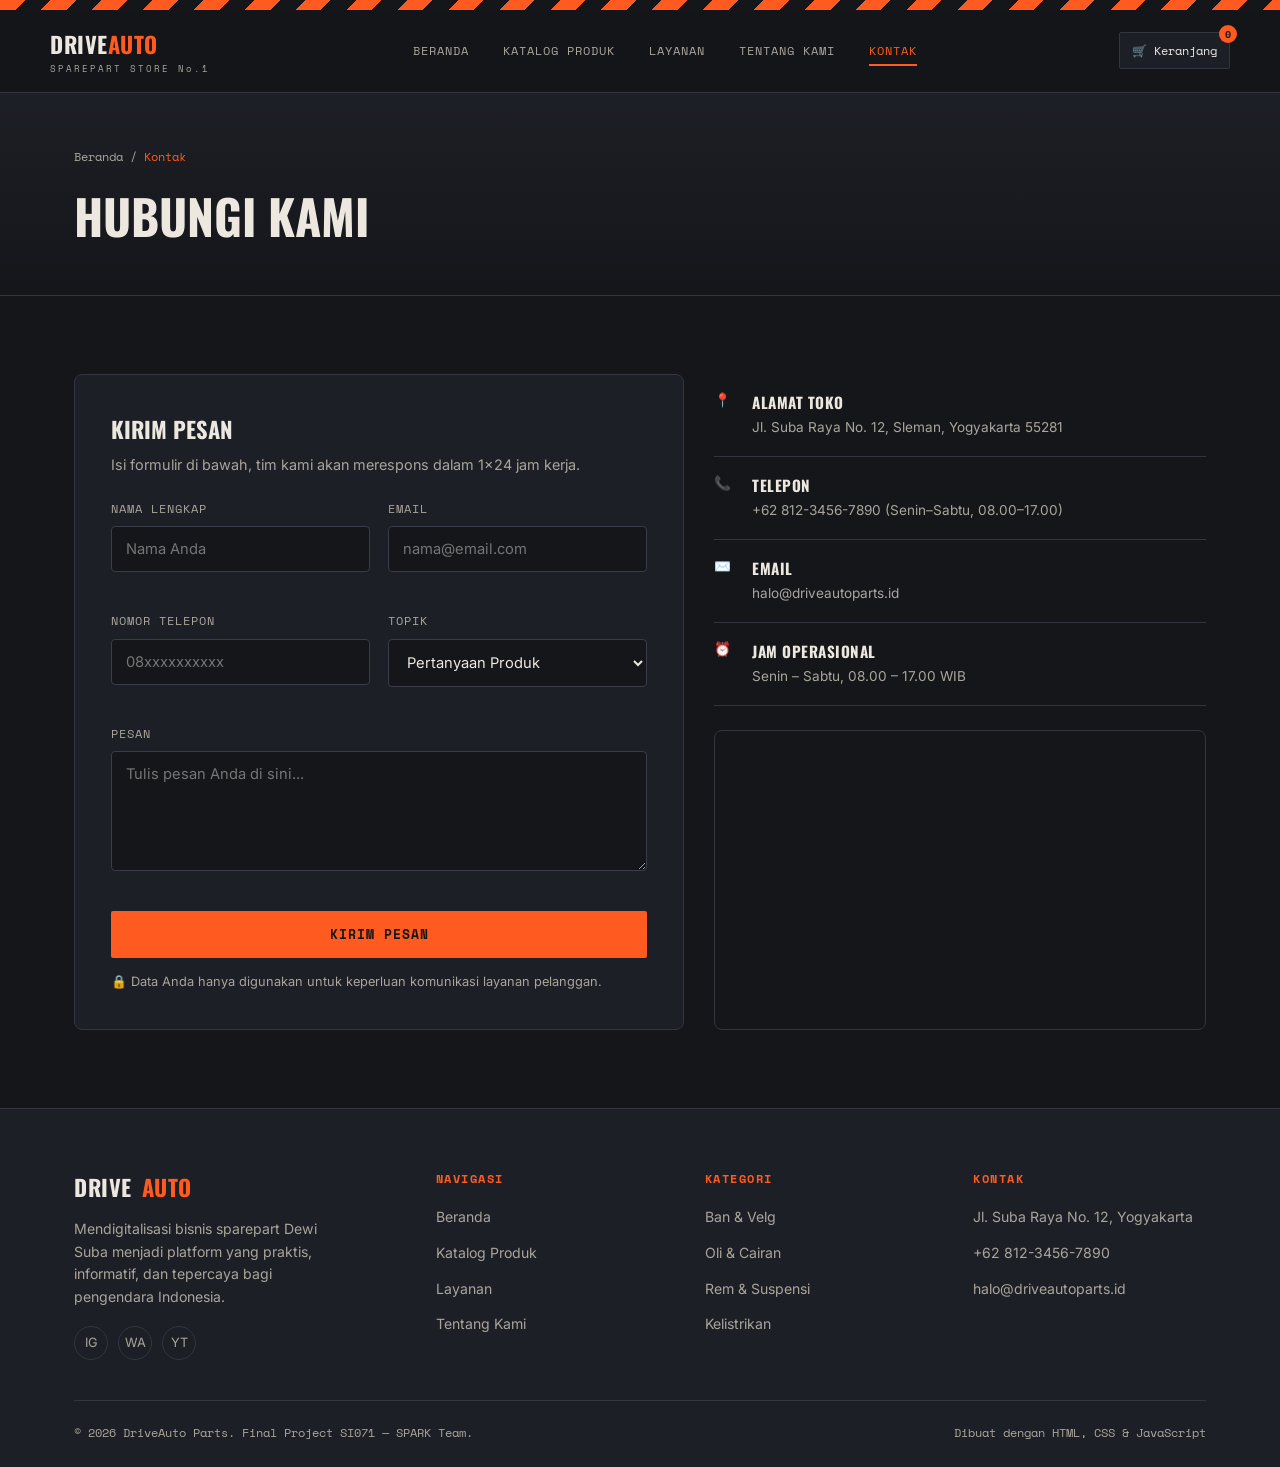
==== kontak.html @ a475726e "first commit" ====
<!DOCTYPE html>
<html lang="id">
<head>
<meta charset="UTF-8">
<meta name="viewport" content="width=device-width, initial-scale=1.0">
<title>Kontak — DriveAuto Parts</title>
<meta name="description" content="Hubungi DriveAuto Parts untuk pertanyaan seputar sparepart kendaraan, pengiriman, dan kerja sama.">
<link rel="stylesheet" href="assets/css/style.css">
</head>
<body>

<div class="hazard-strip"></div>

<header class="site-header">
  <div class="wrap nav">
    <a href="index.html" class="brand">
      <span>DRIVE<span class="dot">AUTO</span><br><small>SPAREPART STORE No.1</small></span>
    </a>
    <nav class="nav-links">
      <a href="index.html">Beranda</a>
      <a href="produk.html">Katalog Produk</a>
      <a href="layanan.html">Layanan</a>
      <a href="tentang.html">Tentang Kami</a>
      <a href="kontak.html" class="active">Kontak</a>
    </nav>
    <div class="nav-cta">
      <button class="cart-btn" aria-label="Keranjang belanja">🛒 Keranjang <span class="cart-count">0</span></button>
      <button class="burger" aria-label="Buka menu"><span></span><span></span><span></span></button>
    </div>
  </div>
</header>

<section class="page-banner">
  <div class="wrap">
    <div class="breadcrumb">Beranda / <span>Kontak</span></div>
    <h1>Hubungi Kami</h1>
  </div>
</section>

<section class="section">
  <div class="wrap grid-2" style="align-items:flex-start;">
    <div class="form-card">
      <h2 style="font-family:var(--font-display);text-transform:uppercase;font-size:1.4rem;margin-bottom:6px;">Kirim Pesan</h2>
      <p style="color:var(--paper-dim);font-size:.9rem;margin-bottom:24px;">Isi formulir di bawah, tim kami akan merespons dalam 1x24 jam kerja.</p>

      <form id="contact-form" novalidate>
        <div class="form-row">
          <div class="field">
            <label for="f-name">Nama Lengkap</label>
            <input type="text" id="f-name" name="name" placeholder="Nama Anda">
            <span class="error" id="err-name"></span>
          </div>
          <div class="field">
            <label for="f-email">Email</label>
            <input type="email" id="f-email" name="email" placeholder="nama@email.com">
            <span class="error" id="err-email"></span>
          </div>
        </div>
        <div class="form-row">
          <div class="field">
            <label for="f-phone">Nomor Telepon</label>
            <input type="tel" id="f-phone" name="phone" placeholder="08xxxxxxxxxx">
            <span class="error" id="err-phone"></span>
          </div>
          <div class="field">
            <label for="f-topic">Topik</label>
            <select id="f-topic" name="topic">
              <option>Pertanyaan Produk</option>
              <option>Status Pengiriman</option>
              <option>Klaim Garansi</option>
              <option>Kerja Sama Mitra Bengkel</option>
              <option>Lainnya</option>
            </select>
          </div>
        </div>
        <div class="form-row">
          <div class="field full">
            <label for="f-message">Pesan</label>
            <textarea id="f-message" name="message" placeholder="Tulis pesan Anda di sini..."></textarea>
            <span class="error" id="err-message"></span>
          </div>
        </div>
        <button type="submit" class="btn btn-primary btn-block">Kirim Pesan</button>
        <p class="form-note">🔒 Data Anda hanya digunakan untuk keperluan komunikasi layanan pelanggan.</p>
      </form>
    </div>

    <div>
      <ul class="info-list">
        <li>
          <span class="ic">📍</span>
          <div><b>Alamat Toko</b><span>Jl. Suba Raya No. 12, Sleman, Yogyakarta 55281</span></div>
        </li>
        <li>
          <span class="ic">📞</span>
          <div><b>Telepon</b><span>+62 812-3456-7890 (Senin–Sabtu, 08.00–17.00)</span></div>
        </li>
        <li>
          <span class="ic">✉️</span>
          <div><b>Email</b><span>halo@driveautoparts.id</span></div>
        </li>
        <li>
          <span class="ic">⏰</span>
          <div><b>Jam Operasional</b><span>Senin – Sabtu, 08.00 – 17.00 WIB</span></div>
        </li>
      </ul>

      <div style="margin-top:24px;border-radius:8px;overflow:hidden;border:1px solid var(--line);height:300px;">
        <iframe class="map" loading="lazy" title="Lokasi DriveAuto Parts"
          src="https://www.google.com/maps?q=Yogyakarta&output=embed">
        </iframe>
      </div>
    </div>
  </div>
</section>

<footer class="site-footer">
  <div class="wrap">
    <div class="footer-grid">
      <div>
        <div class="brand" style="margin-bottom:14px;">DRIVE<span class="dot">AUTO</span></div>
        <p style="color:var(--paper-dim);font-size:.88rem;max-width:280px;">Mendigitalisasi bisnis sparepart Dewi Suba menjadi platform yang praktis, informatif, dan tepercaya bagi pengendara Indonesia.</p>
        <div class="social-row" style="margin-top:18px;">
          <a href="#" aria-label="Instagram">IG</a>
          <a href="#" aria-label="WhatsApp">WA</a>
          <a href="#" aria-label="YouTube">YT</a>
        </div>
      </div>
      <div>
        <h5>Navigasi</h5>
        <ul>
          <li><a href="index.html">Beranda</a></li>
          <li><a href="produk.html">Katalog Produk</a></li>
          <li><a href="layanan.html">Layanan</a></li>
          <li><a href="tentang.html">Tentang Kami</a></li>
        </ul>
      </div>
      <div>
        <h5>Kategori</h5>
        <ul>
          <li><a href="produk.html">Ban &amp; Velg</a></li>
          <li><a href="produk.html">Oli &amp; Cairan</a></li>
          <li><a href="produk.html">Rem &amp; Suspensi</a></li>
          <li><a href="produk.html">Kelistrikan</a></li>
        </ul>
      </div>
      <div>
        <h5>Kontak</h5>
        <ul>
          <li><a href="kontak.html">Jl. Suba Raya No. 12, Yogyakarta</a></li>
          <li><a href="tel:+6281234567890">+62 812-3456-7890</a></li>
          <li><a href="mailto:halo@driveautoparts.id">halo@driveautoparts.id</a></li>
        </ul>
      </div>
    </div>
    <div class="footer-bottom">
      <span>© <span id="current-year">2026</span> DriveAuto Parts. Final Project SI071 — SPARK Team.</span>
      <span>Dibuat dengan HTML, CSS &amp; JavaScript</span>
    </div>
  </div>
</footer>

<script src="assets/js/main.js"></script>
</body>
</html>
---- assets/css/style.css ----
/* ============================================
   DriveAuto Parts — Stylesheet
   Tema: Garasi industrial — pelat suku cadang
   ============================================ */

@import url('https://fonts.googleapis.com/css2?family=Oswald:wght@400;500;600;700&family=Inter:wght@400;500;600;700&family=Space+Mono:wght@400;700&display=swap');

:root{
  --ink:#15161A;
  --panel:#1D1F26;
  --panel-2:#24262F;
  --steel:#3A3D49;
  --line:#33353F;
  --paper:#ECE8DF;
  --paper-dim:#A9A59B;
  --orange:#FF5A1F;
  --orange-dim:#C6450F;
  --amber:#FFC247;
  --safe:#3CCB7F;

  --font-display:'Oswald', sans-serif;
  --font-body:'Inter', sans-serif;
  --font-mono:'Space Mono', monospace;

  --radius:2px;
  --container:1180px;
}

*{box-sizing:border-box;margin:0;padding:0;}
html{scroll-behavior:smooth;}
body{
  background:var(--ink);
  color:var(--paper);
  font-family:var(--font-body);
  line-height:1.6;
  -webkit-font-smoothing:antialiased;
  overflow-x:hidden;
}
img{max-width:100%;display:block;}
a{color:inherit;text-decoration:none;}
ul{list-style:none;}
button{font-family:inherit;cursor:pointer;}

.wrap{max-width:var(--container);margin:0 auto;padding:0 24px;}

/* Diagonal hazard texture used as background accent */
.hazard-strip{
  height:10px;
  background:repeating-linear-gradient(135deg, var(--orange) 0 18px, var(--ink) 18px 36px);
}

/* ---------- Header ---------- */
.site-header{
  position:sticky;top:0;z-index:100;
  background:rgba(21,22,26,.92);
  backdrop-filter:blur(8px);
  border-bottom:1px solid var(--line);
}
.nav{
  display:flex;align-items:center;justify-content:space-between;
  padding:16px 0;
}
.brand{
  display:flex;align-items:center;gap:10px;
  font-family:var(--font-display);
  font-size:1.4rem;font-weight:700;letter-spacing:.5px;
  color:var(--paper);
}
.brand .dot{color:var(--orange);}
.brand small{
  display:block;font-family:var(--font-mono);font-size:.55rem;
  color:var(--paper-dim);letter-spacing:2px;font-weight:400;
}
.nav-links{
  display:flex;gap:6px;align-items:center;
}
.nav-links a{
  font-family:var(--font-mono);
  font-size:.78rem;
  text-transform:uppercase;
  letter-spacing:1px;
  padding:10px 14px;
  color:var(--paper-dim);
  border-radius:var(--radius);
  transition:.2s;
  position:relative;
}
.nav-links a:hover,.nav-links a.active{color:var(--orange);}
.nav-links a.active::after{
  content:'';position:absolute;left:14px;right:14px;bottom:5px;height:2px;background:var(--orange);
}
.nav-cta{
  display:flex;align-items:center;gap:14px;
}
.cart-btn{
  position:relative;border:1px solid var(--line);background:var(--panel);
  color:var(--paper);padding:9px 12px;border-radius:var(--radius);
  font-family:var(--font-mono);font-size:.75rem;
}
.cart-count{
  position:absolute;top:-8px;right:-8px;background:var(--orange);color:var(--ink);
  font-size:.65rem;font-weight:700;width:18px;height:18px;border-radius:50%;
  display:flex;align-items:center;justify-content:center;
}
.burger{display:none;flex-direction:column;gap:4px;background:none;border:none;padding:8px;}
.burger span{width:24px;height:2px;background:var(--paper);display:block;}

/* ---------- Buttons ---------- */
.btn{
  display:inline-flex;align-items:center;gap:8px;
  padding:13px 26px;
  font-family:var(--font-mono);font-size:.8rem;text-transform:uppercase;letter-spacing:1px;
  border-radius:var(--radius);border:1px solid transparent;
  transition:.2s;
}
.btn-primary{background:var(--orange);color:var(--ink);font-weight:700;}
.btn-primary:hover{background:var(--amber);transform:translateY(-2px);}
.btn-ghost{border-color:var(--steel);color:var(--paper);}
.btn-ghost:hover{border-color:var(--orange);color:var(--orange);}
.btn-block{width:100%;justify-content:center;}

/* ---------- Hero ---------- */
.hero{
  position:relative;
  padding:90px 0 70px;
  background:
    radial-gradient(circle at 85% 20%, rgba(255,90,31,.18), transparent 45%),
    var(--ink);
  overflow:hidden;
  border-bottom:1px solid var(--line);
}
.hero-grid{display:grid;grid-template-columns:1.1fr .9fr;gap:50px;align-items:center;}
.eyebrow{
  font-family:var(--font-mono);color:var(--orange);font-size:.8rem;
  letter-spacing:3px;text-transform:uppercase;margin-bottom:18px;
  display:flex;align-items:center;gap:10px;
}
.eyebrow::before{content:'';width:30px;height:2px;background:var(--orange);}
.hero h1{
  font-family:var(--font-display);font-size:clamp(2.4rem,5vw,4.2rem);
  font-weight:700;line-height:1.02;text-transform:uppercase;
  margin-bottom:22px;
}
.hero h1 span{color:var(--orange);}
.hero p.lead{color:var(--paper-dim);font-size:1.08rem;max-width:520px;margin-bottom:34px;}
.hero-actions{display:flex;gap:14px;flex-wrap:wrap;margin-bottom:40px;}
.hero-stats{display:flex;gap:36px;}
.hero-stats div b{
  display:block;font-family:var(--font-display);font-size:1.8rem;color:var(--paper);
}
.hero-stats div span{font-size:.78rem;color:var(--paper-dim);text-transform:uppercase;letter-spacing:1px;}

/* Parts-tag signature visual */
.parts-tag{
  background:var(--panel);
  border:1px solid var(--line);
  border-radius:6px;
  padding:26px;
  position:relative;
  box-shadow:0 30px 60px -20px rgba(0,0,0,.6);
}
.parts-tag::before{
  content:'';position:absolute;top:24px;left:-9px;width:18px;height:18px;
  background:var(--ink);border:1px solid var(--line);border-radius:50%;
}
.parts-tag-head{
  display:flex;justify-content:space-between;align-items:flex-start;
  border-bottom:1px dashed var(--steel);padding-bottom:14px;margin-bottom:14px;
}
.parts-tag-head h3{font-family:var(--font-display);font-size:1.2rem;text-transform:uppercase;}
.tag-code{font-family:var(--font-mono);font-size:.7rem;color:var(--orange);}
.tag-img{border-radius:4px;overflow:hidden;margin-bottom:14px;aspect-ratio:4/3;}
.tag-img img{width:100%;height:100%;object-fit:cover;}
.tag-specs{display:grid;grid-template-columns:1fr 1fr;gap:10px;font-family:var(--font-mono);font-size:.72rem;}
.tag-specs div{display:flex;justify-content:space-between;border-bottom:1px solid var(--line);padding-bottom:6px;}
.tag-specs span{color:var(--paper-dim);}
.tag-specs b{color:var(--amber);}

/* ---------- Section generic ---------- */
.section{padding:78px 0;}
.section-tight{padding:50px 0;}
.section-head{
  display:flex;justify-content:space-between;align-items:flex-end;
  margin-bottom:42px;gap:20px;flex-wrap:wrap;
}
.section-head h2{
  font-family:var(--font-display);font-size:clamp(1.8rem,3vw,2.6rem);
  text-transform:uppercase;
}
.section-head h2 span{color:var(--orange);}
.section-head p{color:var(--paper-dim);max-width:420px;font-size:.95rem;}
.kicker{
  font-family:var(--font-mono);color:var(--orange);font-size:.75rem;
  letter-spacing:2px;text-transform:uppercase;margin-bottom:10px;display:block;
}
.alt{background:var(--panel);}

/* ---------- Category / feature cards ---------- */
.grid-3{display:grid;grid-template-columns:repeat(3,1fr);gap:24px;}
.grid-4{display:grid;grid-template-columns:repeat(4,1fr);gap:20px;}
.grid-2{display:grid;grid-template-columns:1fr 1fr;gap:30px;}

.cat-card{
  background:var(--panel);border:1px solid var(--line);border-radius:6px;
  padding:26px;transition:.25s;position:relative;overflow:hidden;
}
.cat-card:hover{border-color:var(--orange);transform:translateY(-4px);}
.cat-card .num{
  font-family:var(--font-mono);font-size:.75rem;color:var(--steel);position:absolute;top:18px;right:20px;
}
.cat-card h3{font-family:var(--font-display);font-size:1.3rem;margin:16px 0 10px;text-transform:uppercase;}
.cat-card p{color:var(--paper-dim);font-size:.9rem;}
.cat-icon{
  width:46px;height:46px;border-radius:50%;background:rgba(255,90,31,.12);
  display:flex;align-items:center;justify-content:center;color:var(--orange);font-size:1.3rem;
}

/* ---------- Product table ---------- */
.table-wrap{overflow-x:auto;border:1px solid var(--line);border-radius:6px;}
table.parts-table{width:100%;border-collapse:collapse;min-width:760px;}
table.parts-table thead{background:var(--panel-2);}
table.parts-table th{
  font-family:var(--font-mono);text-transform:uppercase;font-size:.7rem;letter-spacing:1px;
  color:var(--orange);text-align:left;padding:16px;border-bottom:1px solid var(--line);
}
table.parts-table td{
  padding:16px;border-bottom:1px solid var(--line);font-size:.9rem;vertical-align:middle;
}
table.parts-table tbody tr{transition:.2s;}
table.parts-table tbody tr:hover{background:var(--panel-2);}
table.parts-table .prod-thumb{
  width:52px;height:52px;border-radius:4px;object-fit:cover;
}
table.parts-table .prod-name{display:flex;align-items:center;gap:12px;}
table.parts-table .stock-ok{color:var(--safe);font-family:var(--font-mono);font-size:.75rem;}
table.parts-table .stock-low{color:var(--amber);font-family:var(--font-mono);font-size:.75rem;}
.price{font-family:var(--font-mono);color:var(--paper);}
.add-btn{
  border:1px solid var(--steel);background:transparent;color:var(--paper);
  padding:8px 14px;border-radius:4px;font-family:var(--font-mono);font-size:.7rem;
  text-transform:uppercase;transition:.2s;
}
.add-btn:hover{background:var(--orange);border-color:var(--orange);color:var(--ink);}

/* filter bar */
.filter-bar{
  display:flex;gap:10px;flex-wrap:wrap;margin-bottom:28px;
}
.filter-bar button{
  background:var(--panel);border:1px solid var(--line);color:var(--paper-dim);
  padding:9px 18px;border-radius:30px;font-family:var(--font-mono);font-size:.75rem;
  text-transform:uppercase;transition:.2s;
}
.filter-bar button.active,.filter-bar button:hover{background:var(--orange);color:var(--ink);border-color:var(--orange);}

.search-row{display:flex;gap:12px;margin-bottom:24px;}
.search-row input{
  flex:1;background:var(--panel);border:1px solid var(--line);color:var(--paper);
  padding:13px 16px;border-radius:4px;font-family:var(--font-body);
}
.search-row input::placeholder{color:var(--paper-dim);}

/* ---------- Testimonial slider ---------- */
.slider{position:relative;max-width:680px;margin:0 auto;text-align:center;}
.slide{display:none;}
.slide.active{display:block;animation:fadein .5s ease;}
@keyframes fadein{from{opacity:0;transform:translateY(8px);}to{opacity:1;transform:translateY(0);}}
.slide .stars{color:var(--amber);letter-spacing:3px;margin-bottom:16px;}
.slide blockquote{font-family:var(--font-display);font-size:1.3rem;font-weight:400;line-height:1.4;margin-bottom:20px;}
.slide cite{font-family:var(--font-mono);font-size:.78rem;color:var(--paper-dim);font-style:normal;}
.slider-dots{display:flex;justify-content:center;gap:8px;margin-top:26px;}
.slider-dots button{
  width:9px;height:9px;border-radius:50%;border:none;background:var(--steel);padding:0;
}
.slider-dots button.active{background:var(--orange);width:24px;border-radius:5px;}

/* ---------- Video block ---------- */
.video-block{
  border-radius:8px;overflow:hidden;border:1px solid var(--line);position:relative;
}
.video-block video{width:100%;display:block;background:#000;}
.video-caption{
  display:flex;justify-content:space-between;padding:14px 18px;background:var(--panel);
  font-family:var(--font-mono);font-size:.72rem;color:var(--paper-dim);
}

/* ---------- Form ---------- */
.form-card{background:var(--panel);border:1px solid var(--line);border-radius:8px;padding:36px;}
.form-row{display:grid;grid-template-columns:1fr 1fr;gap:18px;margin-bottom:18px;}
.field{display:flex;flex-direction:column;gap:8px;}
.field.full{grid-column:1/-1;}
.field label{font-family:var(--font-mono);font-size:.72rem;text-transform:uppercase;letter-spacing:1px;color:var(--paper-dim);}
.field input,.field select,.field textarea{
  background:var(--ink);border:1px solid var(--steel);color:var(--paper);
  padding:13px 14px;border-radius:4px;font-family:var(--font-body);font-size:.92rem;
}
.field input:focus,.field select:focus,.field textarea:focus{outline:2px solid var(--orange);outline-offset:1px;border-color:var(--orange);}
.field textarea{resize:vertical;min-height:120px;}
.field .error{color:#FF6B6B;font-size:.75rem;font-family:var(--font-mono);min-height:14px;}
.field input.invalid,.field textarea.invalid{border-color:#FF6B6B;}
.form-note{
  font-size:.8rem;color:var(--paper-dim);margin-top:14px;display:flex;align-items:center;gap:8px;
}
.toast{
  position:fixed;bottom:24px;right:24px;background:var(--safe);color:var(--ink);
  padding:16px 22px;border-radius:6px;font-family:var(--font-mono);font-size:.85rem;
  transform:translateY(120%);transition:.35s;z-index:999;box-shadow:0 12px 30px rgba(0,0,0,.4);
}
.toast.show{transform:translateY(0);}

/* ---------- Map / info ---------- */
.info-list li{display:flex;gap:14px;padding:16px 0;border-bottom:1px solid var(--line);}
.info-list .ic{color:var(--orange);font-family:var(--font-mono);font-size:.85rem;width:24px;}
.info-list b{display:block;font-family:var(--font-display);text-transform:uppercase;font-size:.95rem;letter-spacing:.5px;}
.info-list span{color:var(--paper-dim);font-size:.85rem;}
iframe.map{width:100%;height:100%;min-height:300px;border:0;border-radius:8px;filter:grayscale(.4) contrast(1.1);}

/* ---------- Timeline (about) ---------- */
.timeline{position:relative;padding-left:30px;border-left:2px dashed var(--steel);}
.timeline-item{position:relative;padding-bottom:34px;}
.timeline-item:last-child{padding-bottom:0;}
.timeline-item::before{
  content:'';position:absolute;left:-37px;top:2px;width:12px;height:12px;border-radius:50%;
  background:var(--orange);border:3px solid var(--ink);
}
.timeline-item h4{font-family:var(--font-display);text-transform:uppercase;font-size:1.05rem;margin-bottom:4px;}
.timeline-item span.yr{font-family:var(--font-mono);color:var(--orange);font-size:.75rem;}
.timeline-item p{color:var(--paper-dim);font-size:.88rem;margin-top:6px;}

/* ---------- Footer ---------- */
.site-footer{background:var(--panel);border-top:1px solid var(--line);padding:60px 0 24px;}
.footer-grid{display:grid;grid-template-columns:1.4fr 1fr 1fr 1fr;gap:36px;margin-bottom:40px;}
.footer-grid h5{font-family:var(--font-mono);text-transform:uppercase;font-size:.78rem;letter-spacing:1.5px;color:var(--orange);margin-bottom:16px;}
.footer-grid li{margin-bottom:10px;}
.footer-grid a{color:var(--paper-dim);font-size:.88rem;transition:.2s;}
.footer-grid a:hover{color:var(--orange);}
.footer-bottom{
  border-top:1px solid var(--line);padding-top:22px;display:flex;justify-content:space-between;
  font-family:var(--font-mono);font-size:.75rem;color:var(--paper-dim);flex-wrap:wrap;gap:10px;
}
.social-row{display:flex;gap:10px;}
.social-row a{
  width:34px;height:34px;border:1px solid var(--line);border-radius:50%;
  display:flex;align-items:center;justify-content:center;font-size:.8rem;
}
.social-row a:hover{border-color:var(--orange);color:var(--orange);}

/* ---------- Page intro banner (non-home pages) ---------- */
.page-banner{
  padding:54px 0 40px;border-bottom:1px solid var(--line);
  background:linear-gradient(180deg, var(--panel), var(--ink));
}
.breadcrumb{font-family:var(--font-mono);font-size:.75rem;color:var(--paper-dim);margin-bottom:12px;}
.breadcrumb span{color:var(--orange);}
.page-banner h1{font-family:var(--font-display);font-size:clamp(2rem,4vw,3rem);text-transform:uppercase;}

/* ---------- Misc ---------- */
.divider-dash{border:none;border-top:1px dashed var(--steel);margin:50px 0;}
.badge{
  display:inline-block;background:rgba(255,194,71,.12);color:var(--amber);
  font-family:var(--font-mono);font-size:.68rem;padding:5px 10px;border-radius:3px;
  text-transform:uppercase;letter-spacing:1px;
}

/* ---------- Responsive ---------- */
@media (max-width:980px){
  .hero-grid{grid-template-columns:1fr;}
  .grid-3{grid-template-columns:1fr 1fr;}
  .grid-4{grid-template-columns:1fr 1fr;}
  .footer-grid{grid-template-columns:1fr 1fr;}
  .grid-2{grid-template-columns:1fr;}
}
@media (max-width:760px){
  .nav-links{
    position:fixed;top:69px;left:0;right:0;bottom:0;background:var(--ink);
    flex-direction:column;align-items:stretch;padding:20px;gap:4px;
    transform:translateX(-100%);transition:.3s;border-top:1px solid var(--line);
  }
  .nav-links.open{transform:translateX(0);}
  .nav-links a{padding:16px;border-bottom:1px solid var(--line);}
  .burger{display:flex;}
  .grid-3,.grid-4{grid-template-columns:1fr;}
  .form-row{grid-template-columns:1fr;}
  .footer-grid{grid-template-columns:1fr;}
  .section-head{flex-direction:column;align-items:flex-start;}
  .hero{padding:60px 0 40px;}
  .hero-stats{gap:22px;}
}
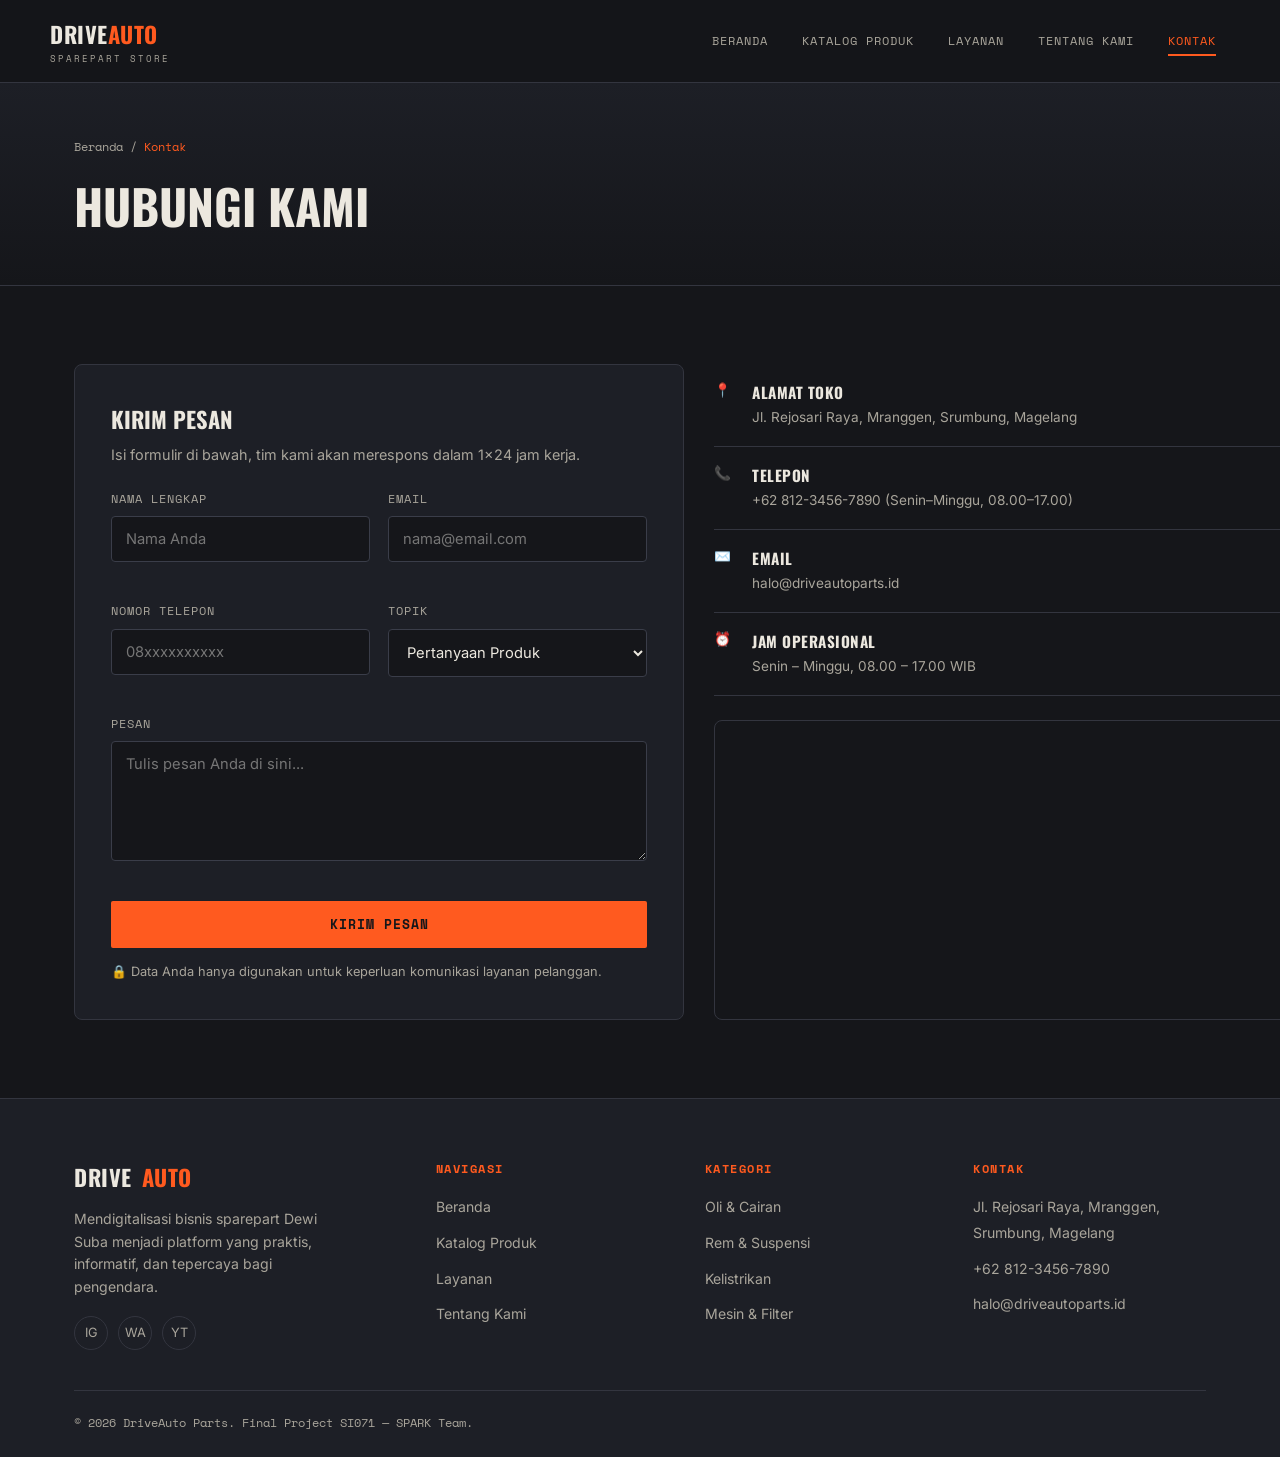
==== commit 72440d6d: "first commit" ====
--- a/kontak.html
+++ b/kontak.html
@@ -9,12 +9,10 @@
 </head>
 <body>
 
-<div class="hazard-strip"></div>
-
 <header class="site-header">
   <div class="wrap nav">
     <a href="index.html" class="brand">
-      <span>DRIVE<span class="dot">AUTO</span><br><small>SPAREPART STORE No.1</small></span>
+      <span>DRIVE<span class="dot">AUTO</span><br><small>SPAREPART STORE</small></span>
     </a>
     <nav class="nav-links">
       <a href="index.html">Beranda</a>
@@ -23,10 +21,6 @@
       <a href="tentang.html">Tentang Kami</a>
       <a href="kontak.html" class="active">Kontak</a>
     </nav>
-    <div class="nav-cta">
-      <button class="cart-btn" aria-label="Keranjang belanja">🛒 Keranjang <span class="cart-count">0</span></button>
-      <button class="burger" aria-label="Buka menu"><span></span><span></span><span></span></button>
-    </div>
   </div>
 </header>
 
@@ -66,7 +60,7 @@
             <label for="f-topic">Topik</label>
             <select id="f-topic" name="topic">
               <option>Pertanyaan Produk</option>
-              <option>Status Pengiriman</option>
+              <option>Pemesanan</option>
               <option>Klaim Garansi</option>
               <option>Kerja Sama Mitra Bengkel</option>
               <option>Lainnya</option>
@@ -89,11 +83,11 @@
       <ul class="info-list">
         <li>
           <span class="ic">📍</span>
-          <div><b>Alamat Toko</b><span>Jl. Suba Raya No. 12, Sleman, Yogyakarta 55281</span></div>
+          <div><b>Alamat Toko</b><span>Jl. Rejosari Raya, Mranggen, Srumbung, Magelang</span></div>
         </li>
         <li>
           <span class="ic">📞</span>
-          <div><b>Telepon</b><span>+62 812-3456-7890 (Senin–Sabtu, 08.00–17.00)</span></div>
+          <div><b>Telepon</b><span>+62 812-3456-7890 (Senin–Minggu, 08.00–17.00)</span></div>
         </li>
         <li>
           <span class="ic">✉️</span>
@@ -101,14 +95,13 @@
         </li>
         <li>
           <span class="ic">⏰</span>
-          <div><b>Jam Operasional</b><span>Senin – Sabtu, 08.00 – 17.00 WIB</span></div>
+          <div><b>Jam Operasional</b><span>Senin – Minggu, 08.00 – 17.00 WIB</span></div>
         </li>
       </ul>
 
       <div style="margin-top:24px;border-radius:8px;overflow:hidden;border:1px solid var(--line);height:300px;">
-        <iframe class="map" loading="lazy" title="Lokasi DriveAuto Parts"
-          src="https://www.google.com/maps?q=Yogyakarta&output=embed">
-        </iframe>
+        <iframe src="https://www.google.com/maps/embed?pb=!1m18!1m12!1m3!1d3259.668989979401!2d110.3341272!3d-7.5903152999999985!2m3!1f0!2f0!3f0!3m2!1i1024!2i768!4f13.1!3m3!1m2!1s0x2e7a61cde44954c1%3A0xeb7a375cf65faf00!2sJl.%20Rejosari%20Raya%2C%20Kabupaten%20Magelang%2C%20Jawa%20Tengah!5e1!3m2!1sen!2sid!4v1783181379009!5m2!1sen!2sid" 
+        width="600" height="450" style="border:0;" allowfullscreen="" loading="lazy" referrerpolicy="strict-origin-when-cross-origin"></iframe>
       </div>
     </div>
   </div>
@@ -119,7 +112,8 @@
     <div class="footer-grid">
       <div>
         <div class="brand" style="margin-bottom:14px;">DRIVE<span class="dot">AUTO</span></div>
-        <p style="color:var(--paper-dim);font-size:.88rem;max-width:280px;">Mendigitalisasi bisnis sparepart Dewi Suba menjadi platform yang praktis, informatif, dan tepercaya bagi pengendara Indonesia.</p>
+        <p style="color:var(--paper-dim);font-size:.88rem;max-width:280px;">Mendigitalisasi bisnis sparepart 
+          Dewi Suba menjadi platform yang praktis, informatif, dan tepercaya bagi pengendara.</p>
         <div class="social-row" style="margin-top:18px;">
           <a href="#" aria-label="Instagram">IG</a>
           <a href="#" aria-label="WhatsApp">WA</a>
@@ -138,16 +132,16 @@
       <div>
         <h5>Kategori</h5>
         <ul>
-          <li><a href="produk.html">Ban &amp; Velg</a></li>
           <li><a href="produk.html">Oli &amp; Cairan</a></li>
           <li><a href="produk.html">Rem &amp; Suspensi</a></li>
           <li><a href="produk.html">Kelistrikan</a></li>
+          <li><a href="produk.html">Mesin &amp; Filter</a></li>
         </ul>
       </div>
       <div>
         <h5>Kontak</h5>
         <ul>
-          <li><a href="kontak.html">Jl. Suba Raya No. 12, Yogyakarta</a></li>
+          <li><a href="kontak.html">Jl. Rejosari Raya, Mranggen, Srumbung, Magelang</a></li>
           <li><a href="tel:+6281234567890">+62 812-3456-7890</a></li>
           <li><a href="mailto:halo@driveautoparts.id">halo@driveautoparts.id</a></li>
         </ul>
@@ -155,7 +149,6 @@
     </div>
     <div class="footer-bottom">
       <span>© <span id="current-year">2026</span> DriveAuto Parts. Final Project SI071 — SPARK Team.</span>
-      <span>Dibuat dengan HTML, CSS &amp; JavaScript</span>
     </div>
   </div>
 </footer>
--- a/assets/css/style.css
+++ b/assets/css/style.css
@@ -1,10 +1,6 @@
-/* ============================================
-   DriveAuto Parts — Stylesheet
-   Tema: Garasi industrial — pelat suku cadang
-   ============================================ */
-
 @import url('https://fonts.googleapis.com/css2?family=Oswald:wght@400;500;600;700&family=Inter:wght@400;500;600;700&family=Space+Mono:wght@400;700&display=swap');
 
+/* css untuk tema gelap, warna utama oranye, dan font modern */
 :root{
   --ink:#15161A;
   --panel:#1D1F26;
@@ -26,6 +22,7 @@
   --container:1180px;
 }
 
+/* reset dan gaya dasar */
 *{box-sizing:border-box;margin:0;padding:0;}
 html{scroll-behavior:smooth;}
 body{
@@ -36,6 +33,7 @@
   -webkit-font-smoothing:antialiased;
   overflow-x:hidden;
 }
+/* mengatur ukuran gambar agar responsif dan menampilkan blok */
 img{max-width:100%;display:block;}
 a{color:inherit;text-decoration:none;}
 ul{list-style:none;}
@@ -43,19 +41,14 @@
 
 .wrap{max-width:var(--container);margin:0 auto;padding:0 24px;}
 
-/* Diagonal hazard texture used as background accent */
-.hazard-strip{
-  height:10px;
-  background:repeating-linear-gradient(135deg, var(--orange) 0 18px, var(--ink) 18px 36px);
-}
-
-/* ---------- Header ---------- */
+/* mengatur header dan navigasi */
 .site-header{
   position:sticky;top:0;z-index:100;
   background:rgba(21,22,26,.92);
   backdrop-filter:blur(8px);
   border-bottom:1px solid var(--line);
 }
+/* navigasi utama dengan flexbox untuk menyusun elemen */
 .nav{
   display:flex;align-items:center;justify-content:space-between;
   padding:16px 0;
@@ -102,10 +95,8 @@
   font-size:.65rem;font-weight:700;width:18px;height:18px;border-radius:50%;
   display:flex;align-items:center;justify-content:center;
 }
-.burger{display:none;flex-direction:column;gap:4px;background:none;border:none;padding:8px;}
-.burger span{width:24px;height:2px;background:var(--paper);display:block;}
-
-/* ---------- Buttons ---------- */
+
+/* untuk membuat tombol dengan gaya modern, termasuk tombol utama dan tombol ghost */
 .btn{
   display:inline-flex;align-items:center;gap:8px;
   padding:13px 26px;
@@ -119,7 +110,7 @@
 .btn-ghost:hover{border-color:var(--orange);color:var(--orange);}
 .btn-block{width:100%;justify-content:center;}
 
-/* ---------- Hero ---------- */
+/* untuk membuat hero section dengan latar belakang gradien dan teks yang menonjol */
 .hero{
   position:relative;
   padding:90px 0 70px;
@@ -150,7 +141,7 @@
 }
 .hero-stats div span{font-size:.78rem;color:var(--paper-dim);text-transform:uppercase;letter-spacing:1px;}
 
-/* Parts-tag signature visual */
+/* untuk membuat tag produk dengan latar belakang panel, border, dan bayangan */
 .parts-tag{
   background:var(--panel);
   border:1px solid var(--line);
@@ -176,7 +167,7 @@
 .tag-specs span{color:var(--paper-dim);}
 .tag-specs b{color:var(--amber);}
 
-/* ---------- Section generic ---------- */
+/* untuk membuat section dengan padding dan judul yang menonjol */
 .section{padding:78px 0;}
 .section-tight{padding:50px 0;}
 .section-head{
@@ -195,7 +186,7 @@
 }
 .alt{background:var(--panel);}
 
-/* ---------- Category / feature cards ---------- */
+/* untuk membuat grid dengan jumlah kolom yang berbeda dan jarak antar item */
 .grid-3{display:grid;grid-template-columns:repeat(3,1fr);gap:24px;}
 .grid-4{display:grid;grid-template-columns:repeat(4,1fr);gap:20px;}
 .grid-2{display:grid;grid-template-columns:1fr 1fr;gap:30px;}
@@ -215,7 +206,7 @@
   display:flex;align-items:center;justify-content:center;color:var(--orange);font-size:1.3rem;
 }
 
-/* ---------- Product table ---------- */
+/* untuk membuat tabel dengan scroll horizontal dan gaya modern */
 .table-wrap{overflow-x:auto;border:1px solid var(--line);border-radius:6px;}
 table.parts-table{width:100%;border-collapse:collapse;min-width:760px;}
 table.parts-table thead{background:var(--panel-2);}
@@ -242,7 +233,7 @@
 }
 .add-btn:hover{background:var(--orange);border-color:var(--orange);color:var(--ink);}
 
-/* filter bar */
+/* untuk membuat filter bar dengan tombol yang dapat diaktifkan */
 .filter-bar{
   display:flex;gap:10px;flex-wrap:wrap;margin-bottom:28px;
 }
@@ -260,7 +251,7 @@
 }
 .search-row input::placeholder{color:var(--paper-dim);}
 
-/* ---------- Testimonial slider ---------- */
+/* untuk membuat slider testimoni dengan animasi fade-in */
 .slider{position:relative;max-width:680px;margin:0 auto;text-align:center;}
 .slide{display:none;}
 .slide.active{display:block;animation:fadein .5s ease;}
@@ -274,7 +265,7 @@
 }
 .slider-dots button.active{background:var(--orange);width:24px;border-radius:5px;}
 
-/* ---------- Video block ---------- */
+/* untuk membuat blok video dengan border dan caption */
 .video-block{
   border-radius:8px;overflow:hidden;border:1px solid var(--line);position:relative;
 }
@@ -284,7 +275,7 @@
   font-family:var(--font-mono);font-size:.72rem;color:var(--paper-dim);
 }
 
-/* ---------- Form ---------- */
+/* untuk membuat form dengan latar belakang panel dan border */
 .form-card{background:var(--panel);border:1px solid var(--line);border-radius:8px;padding:36px;}
 .form-row{display:grid;grid-template-columns:1fr 1fr;gap:18px;margin-bottom:18px;}
 .field{display:flex;flex-direction:column;gap:8px;}
@@ -308,14 +299,14 @@
 }
 .toast.show{transform:translateY(0);}
 
-/* ---------- Map / info ---------- */
+/* untuk membuat daftar informasi dengan ikon dan teks */
 .info-list li{display:flex;gap:14px;padding:16px 0;border-bottom:1px solid var(--line);}
 .info-list .ic{color:var(--orange);font-family:var(--font-mono);font-size:.85rem;width:24px;}
 .info-list b{display:block;font-family:var(--font-display);text-transform:uppercase;font-size:.95rem;letter-spacing:.5px;}
 .info-list span{color:var(--paper-dim);font-size:.85rem;}
 iframe.map{width:100%;height:100%;min-height:300px;border:0;border-radius:8px;filter:grayscale(.4) contrast(1.1);}
 
-/* ---------- Timeline (about) ---------- */
+/* untuk membuat timeline dengan garis putus-putus dan item berbentuk lingkaran */
 .timeline{position:relative;padding-left:30px;border-left:2px dashed var(--steel);}
 .timeline-item{position:relative;padding-bottom:34px;}
 .timeline-item:last-child{padding-bottom:0;}
@@ -323,11 +314,12 @@
   content:'';position:absolute;left:-37px;top:2px;width:12px;height:12px;border-radius:50%;
   background:var(--orange);border:3px solid var(--ink);
 }
+/* untuk membuat item timeline dengan judul, tahun, dan deskripsi */
 .timeline-item h4{font-family:var(--font-display);text-transform:uppercase;font-size:1.05rem;margin-bottom:4px;}
 .timeline-item span.yr{font-family:var(--font-mono);color:var(--orange);font-size:.75rem;}
 .timeline-item p{color:var(--paper-dim);font-size:.88rem;margin-top:6px;}
 
-/* ---------- Footer ---------- */
+/* untuk membuat footer dengan latar belakang gelap dan teks berwarna terang */
 .site-footer{background:var(--panel);border-top:1px solid var(--line);padding:60px 0 24px;}
 .footer-grid{display:grid;grid-template-columns:1.4fr 1fr 1fr 1fr;gap:36px;margin-bottom:40px;}
 .footer-grid h5{font-family:var(--font-mono);text-transform:uppercase;font-size:.78rem;letter-spacing:1.5px;color:var(--orange);margin-bottom:16px;}
@@ -338,6 +330,7 @@
   border-top:1px solid var(--line);padding-top:22px;display:flex;justify-content:space-between;
   font-family:var(--font-mono);font-size:.75rem;color:var(--paper-dim);flex-wrap:wrap;gap:10px;
 }
+/* untuk membuat baris sosial media dengan ikon bulat */
 .social-row{display:flex;gap:10px;}
 .social-row a{
   width:34px;height:34px;border:1px solid var(--line);border-radius:50%;
@@ -345,7 +338,7 @@
 }
 .social-row a:hover{border-color:var(--orange);color:var(--orange);}
 
-/* ---------- Page intro banner (non-home pages) ---------- */
+/* untuk membuat banner halaman dengan latar belakang gradien */
 .page-banner{
   padding:54px 0 40px;border-bottom:1px solid var(--line);
   background:linear-gradient(180deg, var(--panel), var(--ink));
@@ -354,7 +347,7 @@
 .breadcrumb span{color:var(--orange);}
 .page-banner h1{font-family:var(--font-display);font-size:clamp(2rem,4vw,3rem);text-transform:uppercase;}
 
-/* ---------- Misc ---------- */
+/* untuk membuat garis pemisah dengan gaya putus-putus */
 .divider-dash{border:none;border-top:1px dashed var(--steel);margin:50px 0;}
 .badge{
   display:inline-block;background:rgba(255,194,71,.12);color:var(--amber);
@@ -362,7 +355,7 @@
   text-transform:uppercase;letter-spacing:1px;
 }
 
-/* ---------- Responsive ---------- */
+/* untuk membuat desain responsif agar tampilan tetap baik pada berbagai ukuran layar */
 @media (max-width:980px){
   .hero-grid{grid-template-columns:1fr;}
   .grid-3{grid-template-columns:1fr 1fr;}
